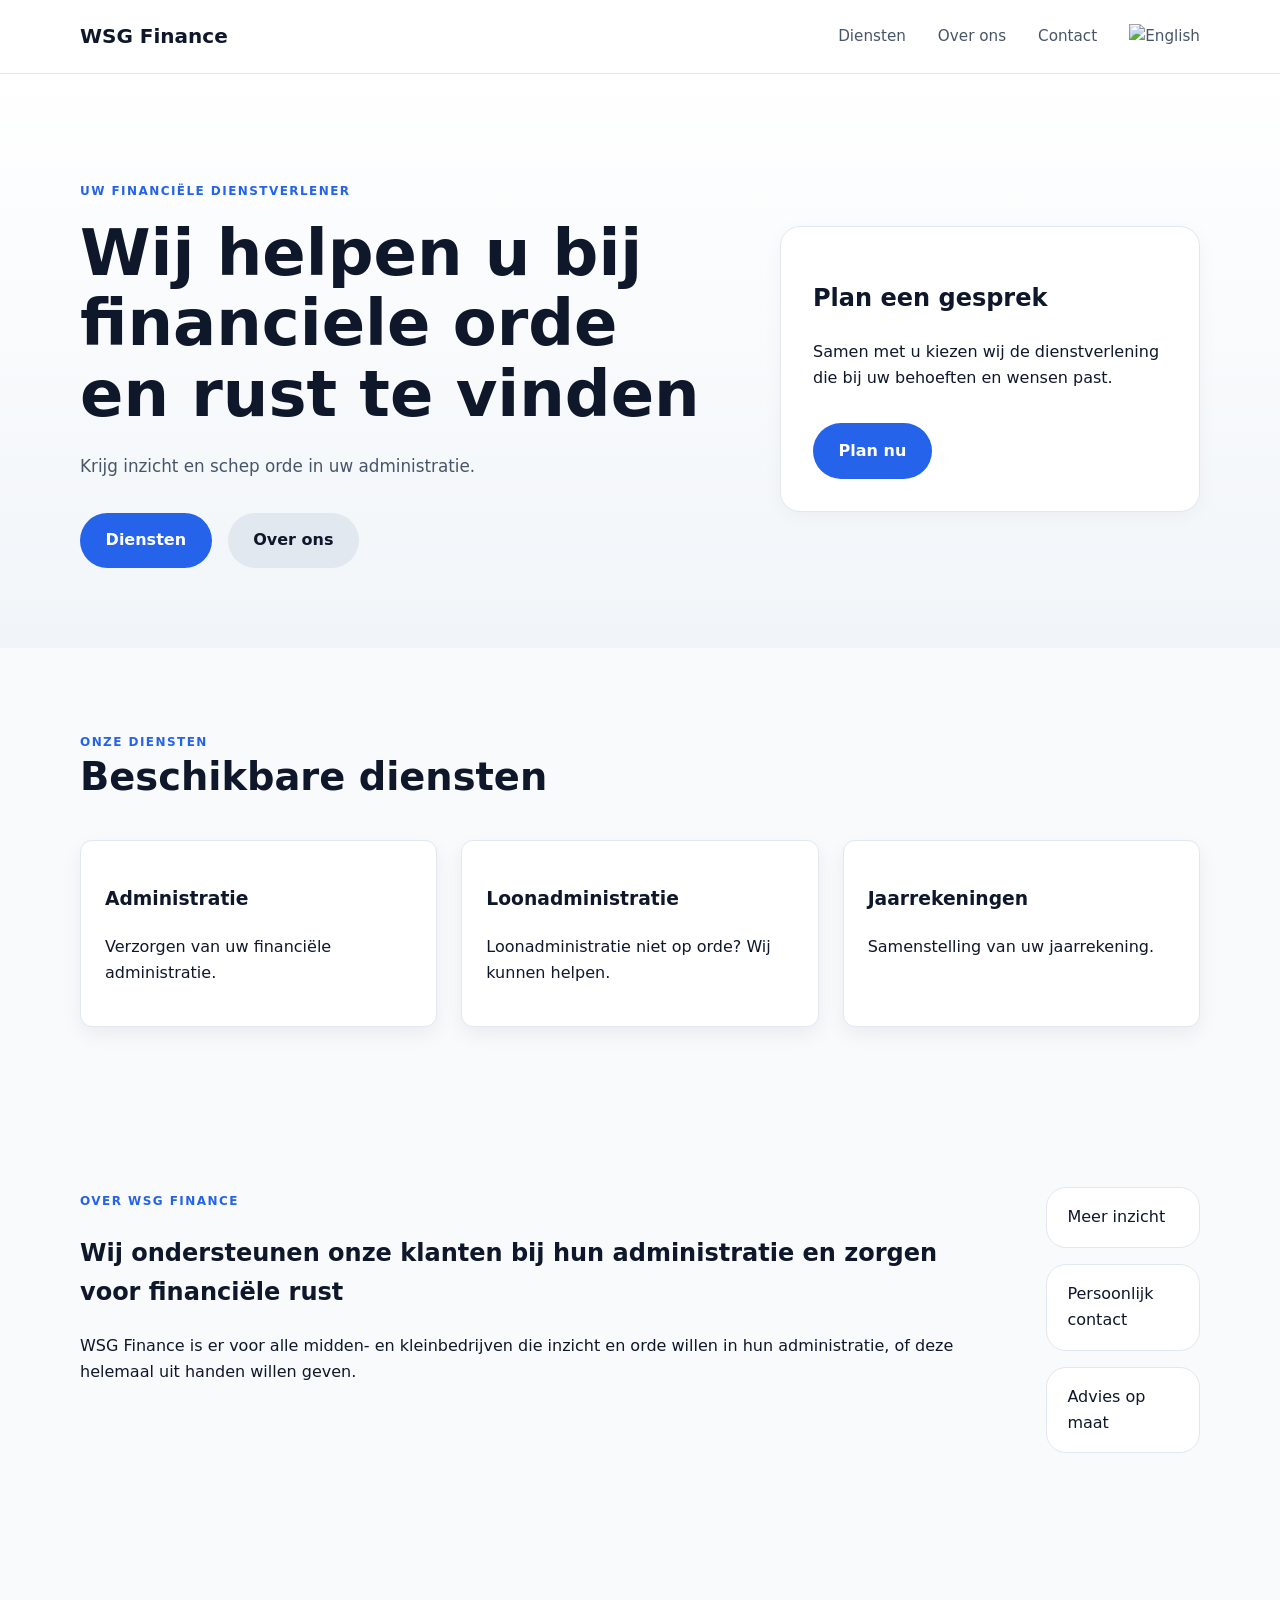
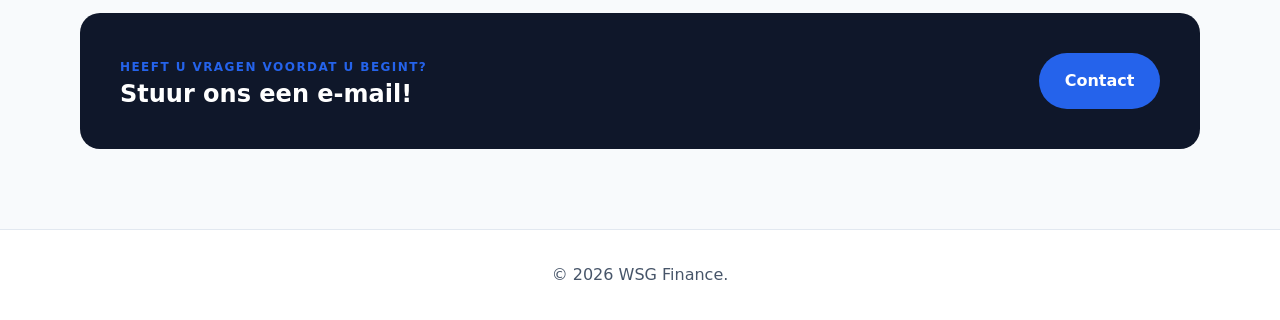
==== index.html @ ac8702be "Add English flag image to language navigation link Added an image of the English flag next to the la" ====
<!DOCTYPE html>
<html lang="nl">
  <head>
    <meta charset="UTF-8" />
    <meta name="viewport" content="width=device-width, initial-scale=1.0" />
    <title>WSG Finance</title>
    <link rel="stylesheet" href="style.css" />
  </head>

  <body>

    <!-- HEADER -->
    <header class="site-header">
      <div class="container header-inner">
        <a class="brand" href="index.html">WSG Finance</a>

        <nav class="site-nav">
          <a href="diensten.html">Diensten</a>
          <a href="#overons">Over ons</a>
          <a href="contact.html">Contact</a>
          <a href="en.html">
  <img src="images/Engelse Vlag.png" alt="English" style="height: 20px; width: auto;">
</a>
        </nav>
      </div>
    </header>

    <main>

      <!-- HERO -->
      <section class="hero">
        <div class="container hero-content">

          <div class="hero-text">
            <p class="eyebrow">Uw financiële dienstverlener</p>

            <h1>Wij helpen u bij financiele orde en rust te vinden</h1>

            <p class="hero-copy">
              Krijg inzicht en schep orde in uw administratie.
            </p>

            <div class="hero-actions">
              <a class="button primary" href="#diensten">Diensten</a>
              <a class="button secondary" href="#overons">Over ons</a>
            </div>
          </div>

          <div class="hero-image">
            <div class="feature-card">
              <h2>Plan een gesprek</h2>
              <p>Samen met u kiezen wij de dienstverlening die bij uw behoeften en wensen past.</p>
              <a href="contact.html" class="button primary" style="margin-top: 1rem; display: inline-block;">
                Plan nu
              </a>
            </div>
          </div>

        </div>
      </section>

      <!-- SERVICES -->
       <section id="diensten" class="section diensten-section">
      <div class="container">
    
        <div class="section-header">
          <span class="eyebrow">Onze diensten</span>
          <h2>Beschikbare diensten</h2>
        </div>
    
        <div class="cards-grid">
    
          <a class="card" href="diensten.html">
            <h3>Administratie</h3>
            <p>Verzorgen van uw financiële administratie.</p>
          </a>
    
          <a class="card" href="diensten.html">
            <h3>Loonadministratie</h3>
            <p>Loonadministratie niet op orde? Wij kunnen helpen.</p>
          </a>
    
          <a class="card" href="diensten.html">
            <h3>Jaarrekeningen</h3>
            <p>Samenstelling van uw jaarrekening.</p>
          </a>
    
        </div>
    
      </div>
    </section>


      <!-- ABOUT -->
      <section id="overons" class="section overons-section">
        <div class="container split">

          <div class="about-text">
            <span class="eyebrow">Over WSG Finance</span>
            <h2>Wij ondersteunen onze klanten bij hun administratie en zorgen voor financiële rust</h2>
            <p>
              WSG Finance is er voor alle midden- en kleinbedrijven die inzicht en orde willen in hun administratie,
              of deze helemaal uit handen willen geven.
            </p>
          </div>

          <div class="overons-features">
            <ul class="overons-list">
              <li>Meer inzicht</li>
              <li>Persoonlijk contact</li>
              <li>Advies op maat</li>
            </ul>
          </div>

        </div>
      </section>

      <!-- CONTACT -->
      <section id="contact" class="section contact-section">
        <div class="container contact-card">

          <div class="contact-text">
            <span class="eyebrow">Heeft u vragen voordat u begint?</span>
            <h2>Stuur ons een e-mail!</h2>
          </div>

          <a class="button primary" href="mailto:info@wsg-finance.com">Contact</a>

        </div>
      </section>

    </main>

    <!-- FOOTER -->
    <footer class="site-footer">
      <div class="container footer-inner">
        <p>© 2026 WSG Finance.</p>
      </div>
    </footer>

    <script src="script.js"></script>
  </body>
</html>
---- style.css ----
/* -------------------------------------------------- */
/*   BASE                                              */
/* -------------------------------------------------- */

:root {
  --bg: #f8fafc;
  --text: #0f172a;
  --text-light: #475569;
  --brand: #2563eb;
  --brand-light: #3b82f6;
  --border: #e2e8f0;
  --radius: 1.25rem;

  font-family: Inter, system-ui, -apple-system, BlinkMacSystemFont, "Segoe UI", sans-serif;
  color-scheme: light;
  background: var(--bg);
  color: var(--text);
}

* {
  box-sizing: border-box;
}

body {
  margin: 0;
  line-height: 1.65;
  background: var(--bg);
}

img {
  max-width: 100%;
  display: block;
}

.container {
  width: min(1120px, calc(100% - 2rem));
  margin: 0 auto;
}

/* -------------------------------------------------- */
/*   HEADER                                            */
/* -------------------------------------------------- */

.site-header {
  background: #ffffff;
  border-bottom: 1px solid var(--border);
  position: sticky;
  top: 0;
  z-index: 20;
}

.header-inner {
  display: flex;
  justify-content: space-between;
  align-items: center;
  padding: 1.25rem 0;
}

.brand {
  font-weight: 700;
  font-size: 1.25rem;
  color: var(--text);
  text-decoration: none;
}

.site-nav {
  display: flex;
  gap: 2rem;
}

.site-nav a {
  color: var(--text-light);
  text-decoration: none;
  font-size: 0.95rem;
  font-weight: 500;
  transition: color 0.2s ease;
}

.site-nav a:hover {
  color: var(--brand);
}

/* -------------------------------------------------- */
/*   HERO                                              */
/* -------------------------------------------------- */

.hero {
  padding: 6rem 0 5rem;
  background: linear-gradient(180deg, #ffffff 0%, #f1f5f9 100%);
}

.hero-content {
  display: flex;
  align-items: center;
  justify-content: space-between;
  gap: 3rem;
}

.eyebrow {
  color: var(--brand);
  font-weight: 600;
  text-transform: uppercase;
  letter-spacing: 0.12em;
  font-size: 0.75rem;
  margin-bottom: 1rem;
}

.hero h1 {
  margin: 0;
  font-size: clamp(2.5rem, 5vw, 4rem);
  line-height: 1.1;
  max-width: 14ch;
}

.hero-copy {
  margin: 1.5rem 0 2rem;
  max-width: 45ch;
  color: var(--text-light);
  font-size: 1.05rem;
}

.hero-actions {
  display: flex;
  gap: 1rem;
  flex-wrap: wrap;
}

.button {
  display: inline-flex;
  align-items: center;
  justify-content: center;
  padding: 0.9rem 1.6rem;
  border-radius: 999px;
  font-weight: 700;
  text-decoration: none;
  transition: background 0.2s ease, transform 0.2s ease;
}

.button:hover {
  transform: translateY(-2px);
}

.primary {
  background: var(--brand);
  color: white;
}

.primary:hover {
  background: var(--brand-light);
}

.secondary {
  background: #e2e8f0;
  color: var(--text);
}

.hero-image {
  max-width: 420px;
}

.feature-card {
  padding: 2rem;
  background: white;
  border-radius: var(--radius);
  border: 1px solid var(--border);
  box-shadow: 0 4px 20px rgba(0,0,0,0.04);
}

/* -------------------------------------------------- */
/*   SECTIONS                                          */
/* -------------------------------------------------- */

.section {
  padding: 5rem 0;
}

.section-header {
  max-width: 42rem;
  margin-bottom: 2.5rem;
}

.section-header h2 {
  margin: 0;
  font-size: clamp(1.8rem, 3vw, 2.5rem);
  line-height: 1.2;
}

/* -------------------------------------------------- */
/*   SERVICES GRID                                     */
/* -------------------------------------------------- */

.cards-grid {
  display: grid;
  grid-template-columns: repeat(auto-fit, minmax(220px, 1fr));
  gap: 1.5rem;
  margin-top: 1.5rem;
}

.card {
  display: block;
  padding: 1.5rem;
  border-radius: 0.75rem;
  border: 1px solid #e2e8f0;
  background: #ffffff;
  text-decoration: none;
  color: inherit;
  box-shadow: 0 8px 20px rgba(15, 23, 42, 0.06);
  transition: transform 0.15s ease, box-shadow 0.15s ease;
}

.card:hover {
  transform: translateY(-4px);
  box-shadow: 0 12px 30px rgba(15, 23, 42, 0.12);
}

/* -------------------------------------------------- */
/*   OVER ONS                                             */
/* -------------------------------------------------- */

.split {
  display: flex;
  align-items: flex-start;
  justify-content: space-between;
  gap: 3rem;
}

.overons-list {
  list-style: none;
  padding: 0;
  margin: 0;
  display: grid;
  gap: 1rem;
}

.overons-list li {
  padding: 1rem 1.25rem;
  background: white;
  border-radius: var(--radius);
  border: 1px solid var(--border);
}

/* -------------------------------------------------- */
/*   CONTACT                                           */
/* -------------------------------------------------- */

.contact-card {
  display: flex;
  justify-content: space-between;
  align-items: center;
  background: var(--text);
  color: white;
  padding: 2.5rem;
  border-radius: var(--radius);
  gap: 2rem;
}

.contact-card h2 {
  margin: 0;
  line-height: 1.2;
}

/* -------------------------------------------------- */
/*   FOOTER                                            */
/* -------------------------------------------------- */

.site-footer {
  background: white;
  border-top: 1px solid var(--border);
  padding: 2rem 0;
}

.site-footer p {
  margin: 0;
  color: var(--text-light);
  text-align: center;
}

/* -------------------------------------------------- */
/*   MOBILE                                            */
/* -------------------------------------------------- */

@media (max-width: 900px) {
  .site-nav {
    display: none;
  }

  .hero-content,
  .split,
  .contact-card {
    flex-direction: column;
    text-align: center;
  }

  .hero-image {
    margin-top: 2rem;
  }

  .cards-grid {
    grid-template-columns: 1fr;
  }
}

@media (max-width: 600px) {
  .hero {
    padding: 4rem 0 3rem;
  }

  .hero-actions {
    flex-direction: column;
  }

  .contact-card {
    padding: 2rem 1.5rem;
  }
}
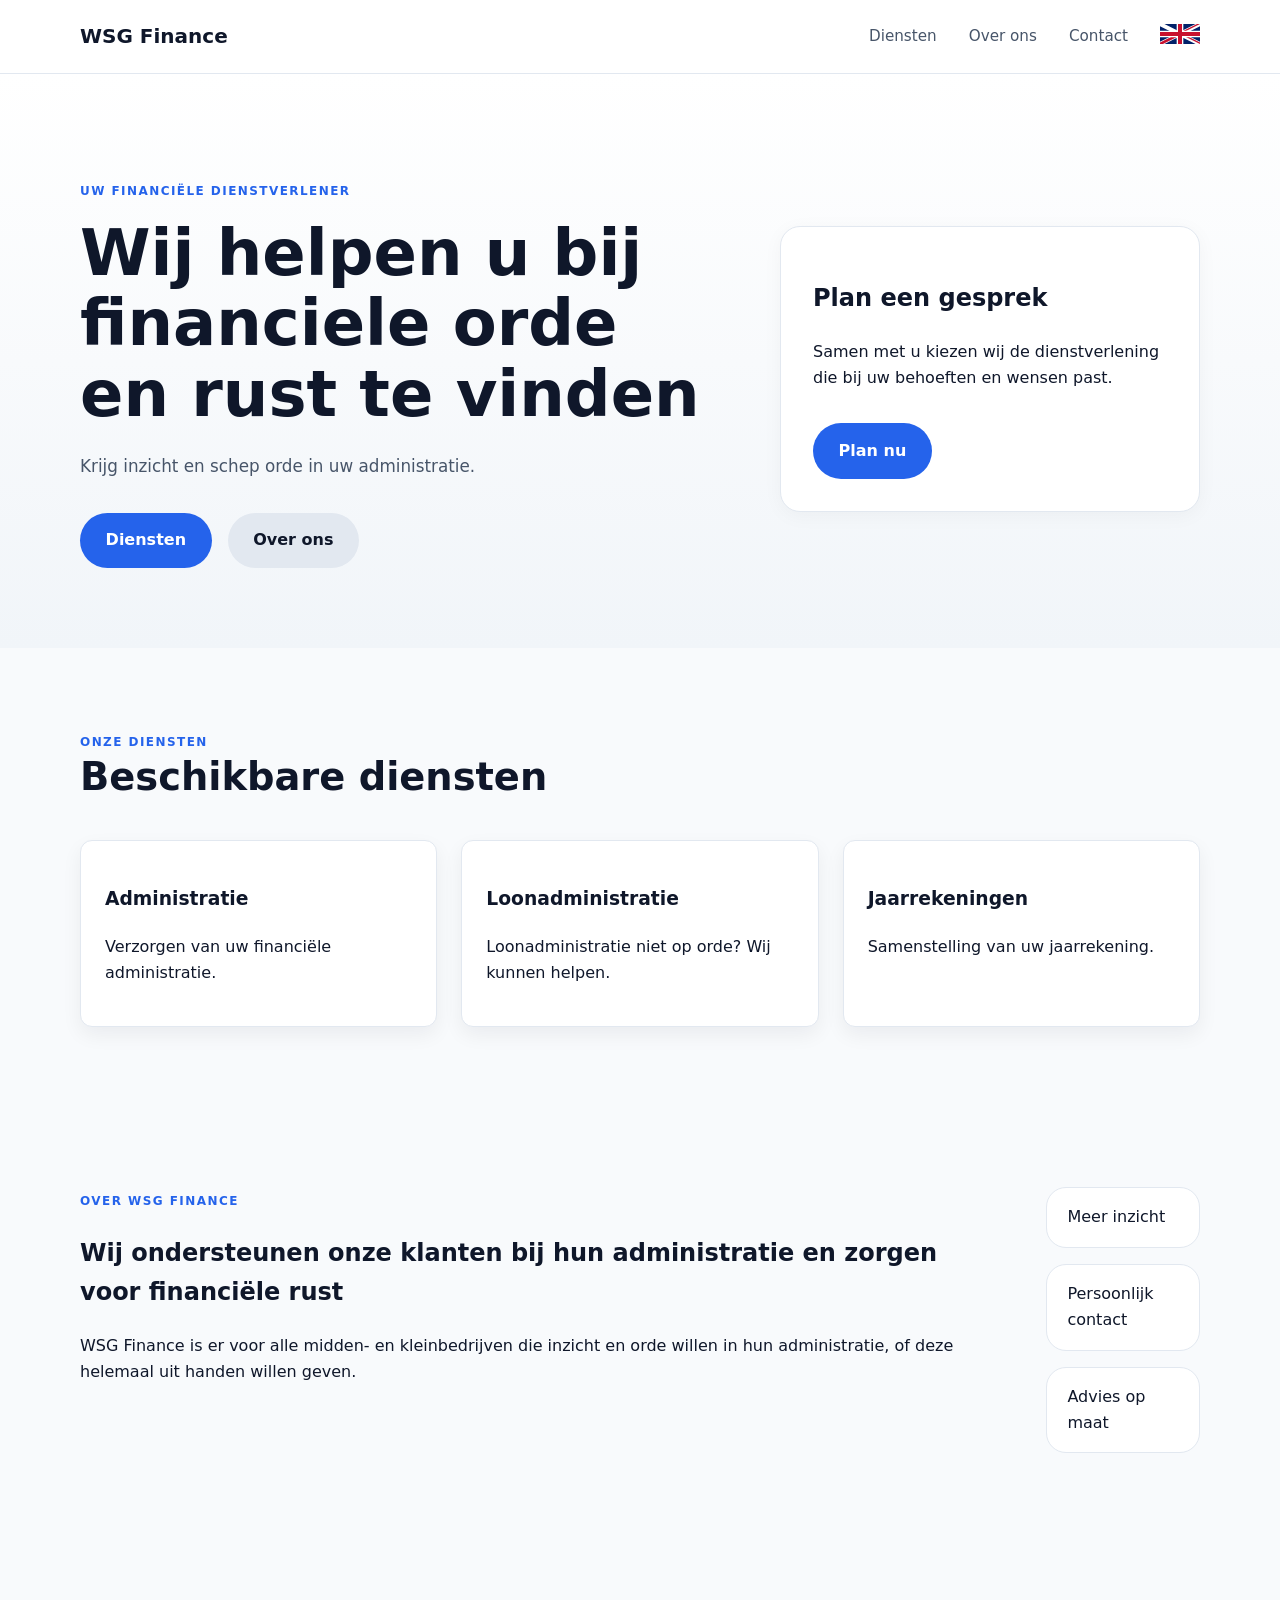
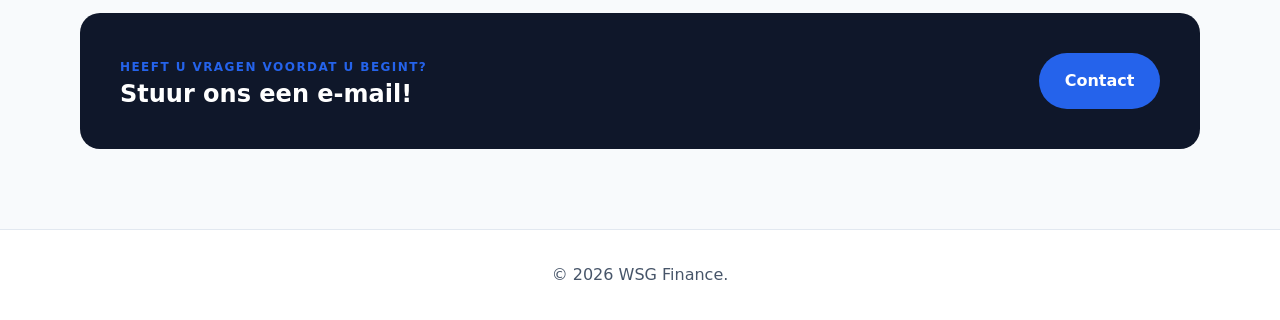
==== commit bed4b8c3: "Replace English flag image with SVG version" ====
--- a/index.html
+++ b/index.html
@@ -19,7 +19,7 @@
           <a href="#overons">Over ons</a>
           <a href="contact.html">Contact</a>
           <a href="en.html">
-  <img src="images/Engelse Vlag.png" alt="English" style="height: 20px; width: auto;">
+  <img src="images/uk-flag.svg" alt="English" style="height: 20px;">
 </a>
         </nav>
       </div>
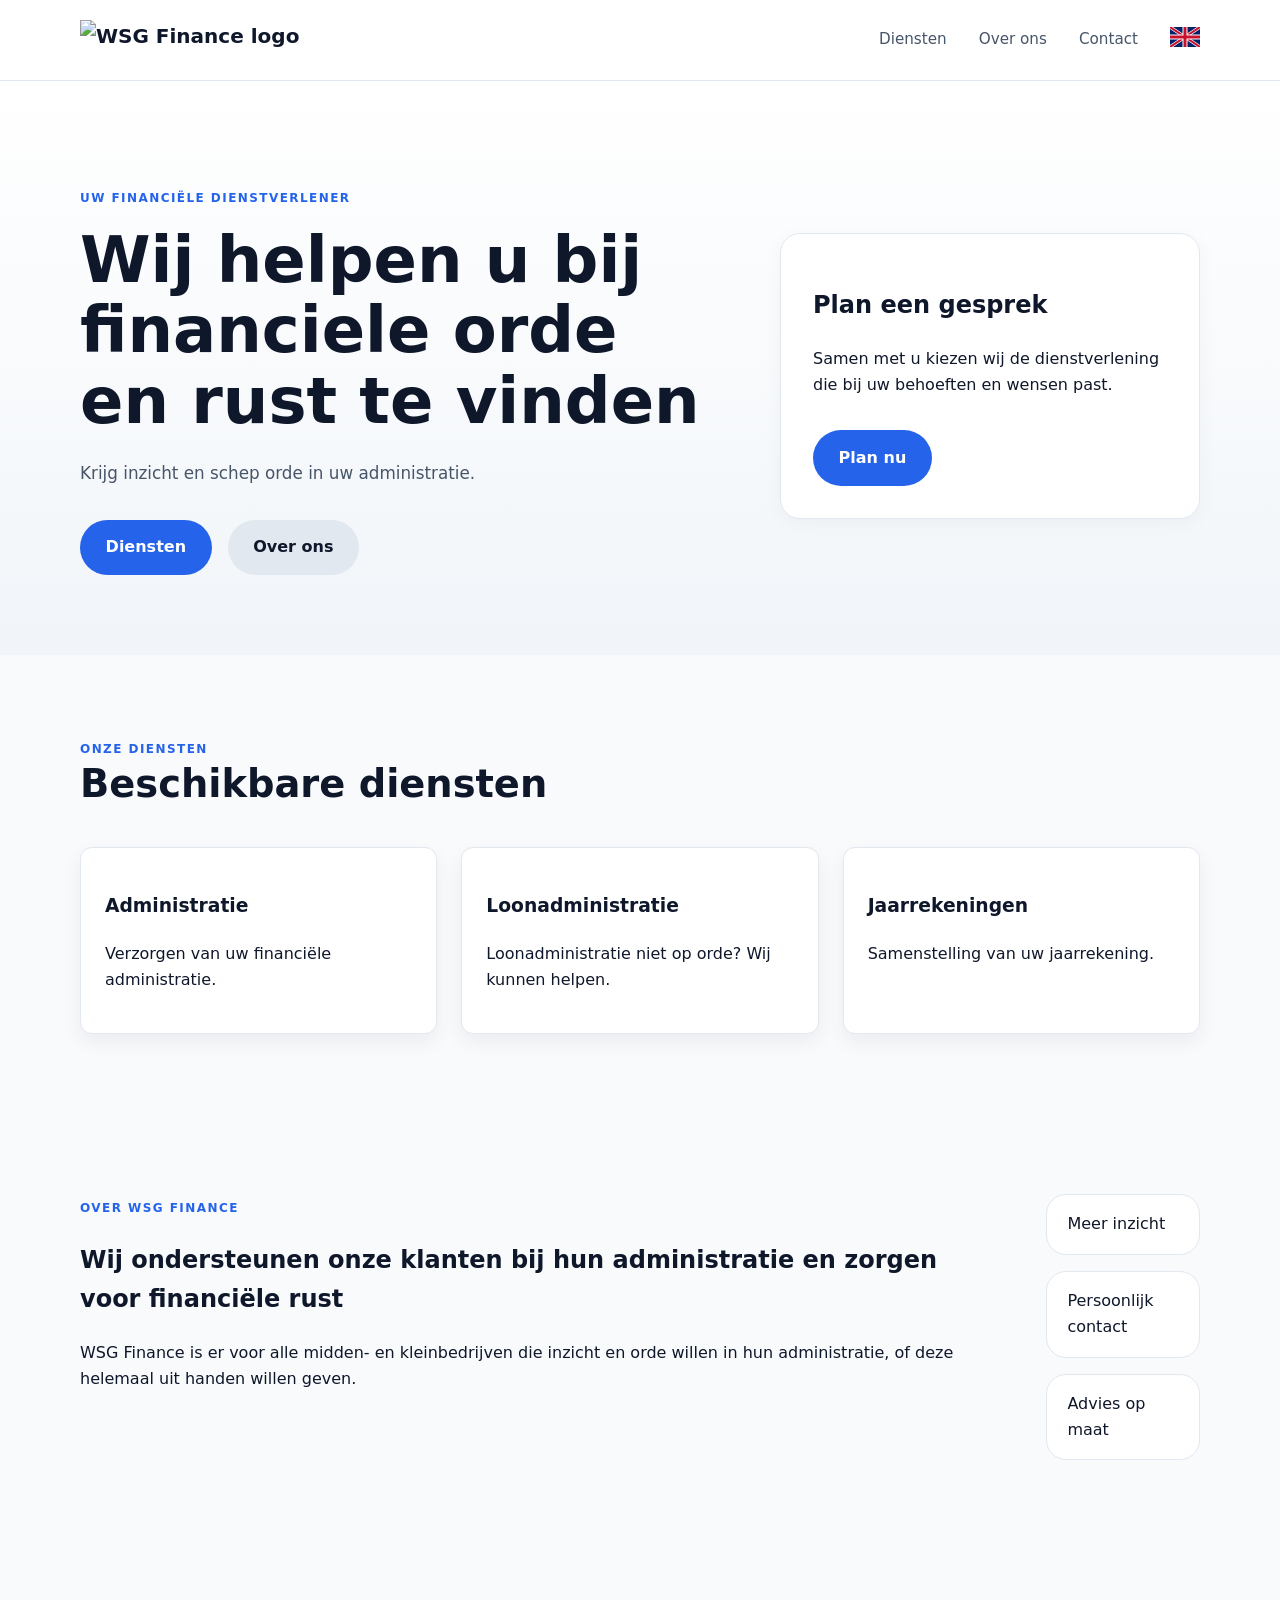
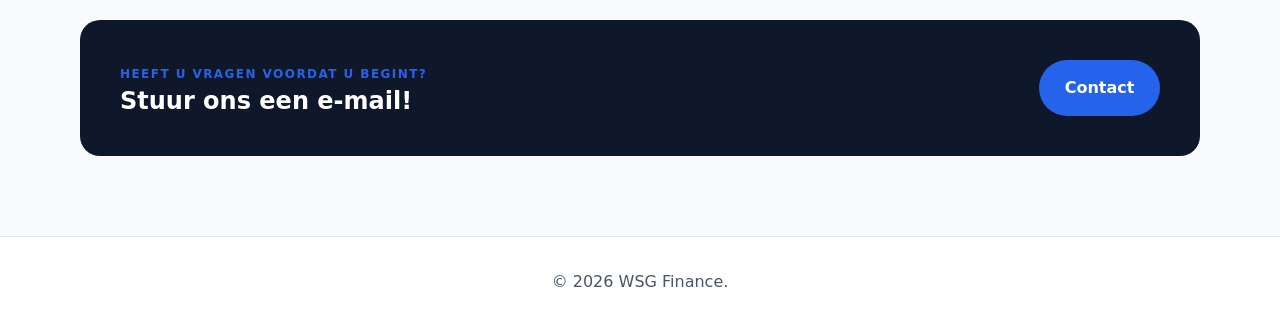
==== commit 3d0ec267: "Add logo image to header brand link" ====
--- a/index.html
+++ b/index.html
@@ -12,7 +12,9 @@
     <!-- HEADER -->
     <header class="site-header">
       <div class="container header-inner">
-        <a class="brand" href="index.html">WSG Finance</a>
+        <a class="brand" href="index.html">
+  <img src="images/logo.png" alt="WSG Finance logo" style="height: 40px;">
+</a>
 
         <nav class="site-nav">
           <a href="diensten.html">Diensten</a>
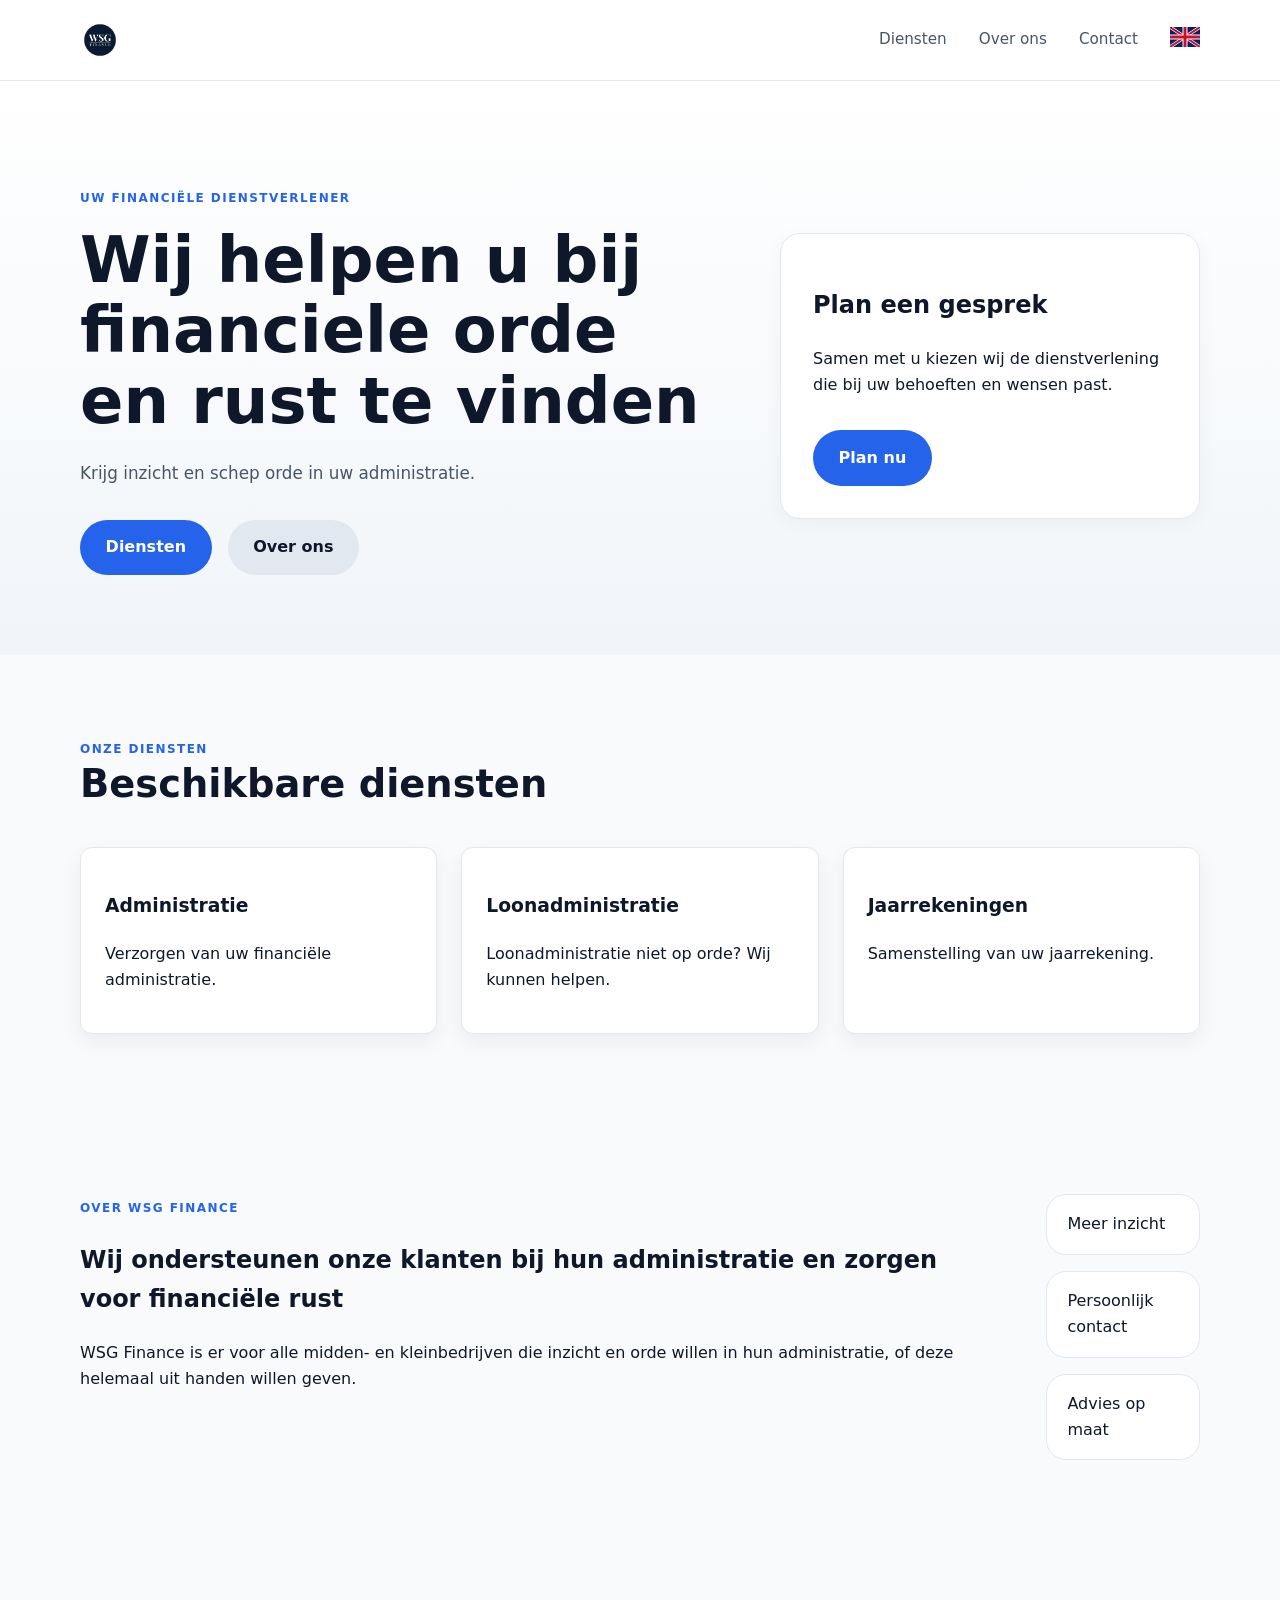
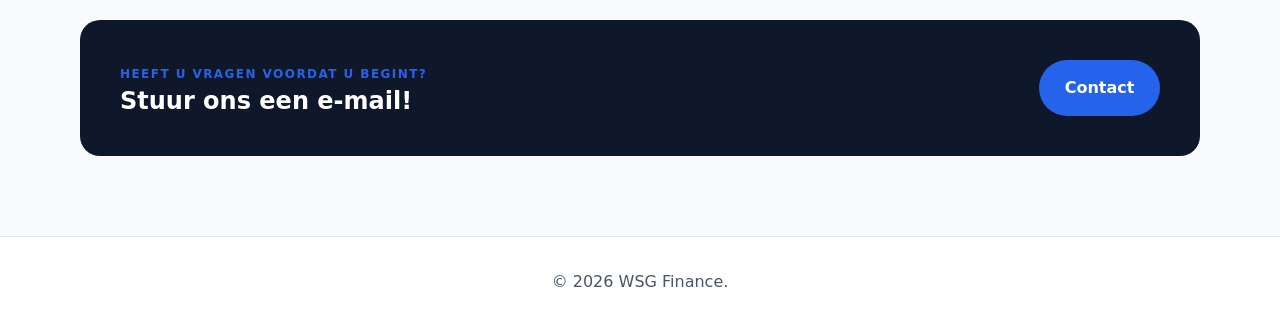
==== commit fed99692: "Update logo image source in index.html" ====
--- a/index.html
+++ b/index.html
@@ -13,7 +13,7 @@
     <header class="site-header">
       <div class="container header-inner">
         <a class="brand" href="index.html">
-  <img src="images/logo.png" alt="WSG Finance logo" style="height: 40px;">
+  <img src="images/Logo - WSG Finance.png" alt="WSG Finance logo" style="height: 40px;">
 </a>
 
         <nav class="site-nav">
--- a/style.css
+++ b/style.css
@@ -78,6 +78,12 @@
 
 .site-nav a:hover {
   color: var(--brand);
+}
+
+.brand img {
+  display: block;
+  height: 40px;
+  width: auto;
 }
 
 /* -------------------------------------------------- */
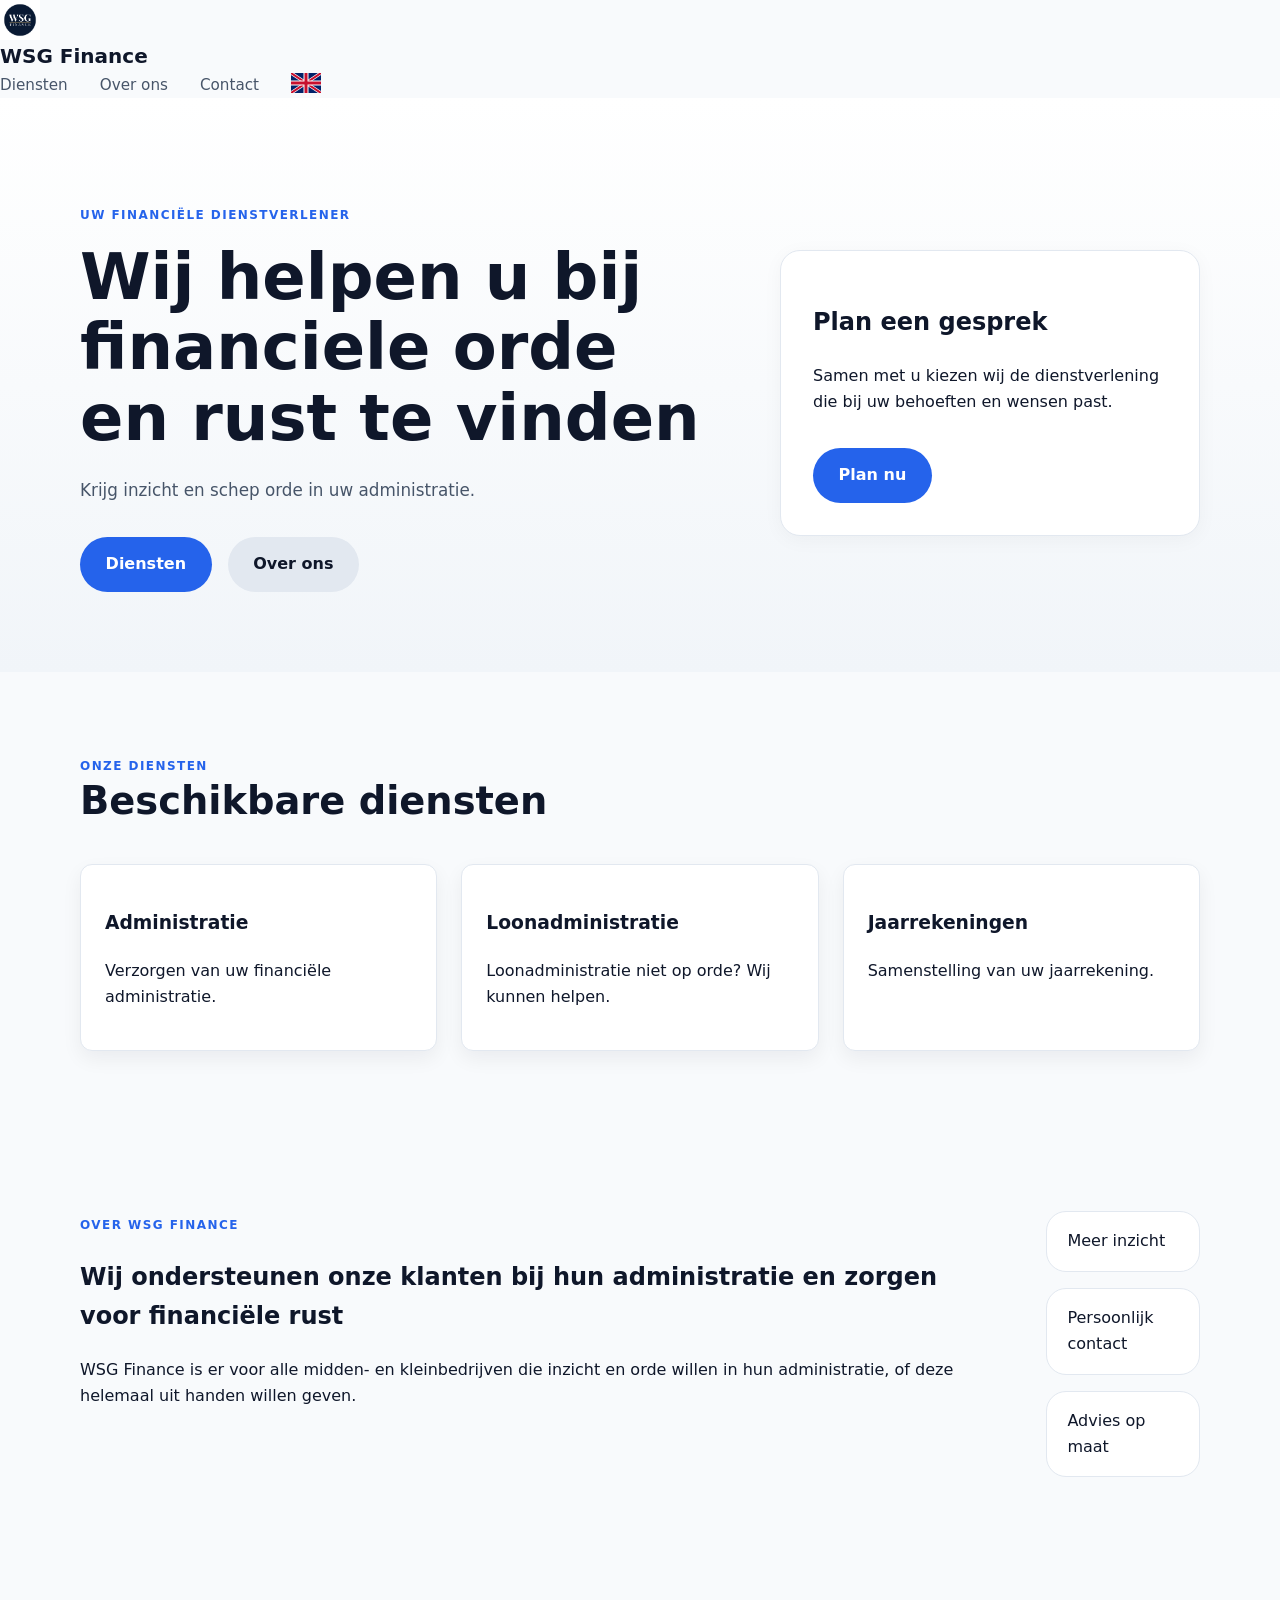
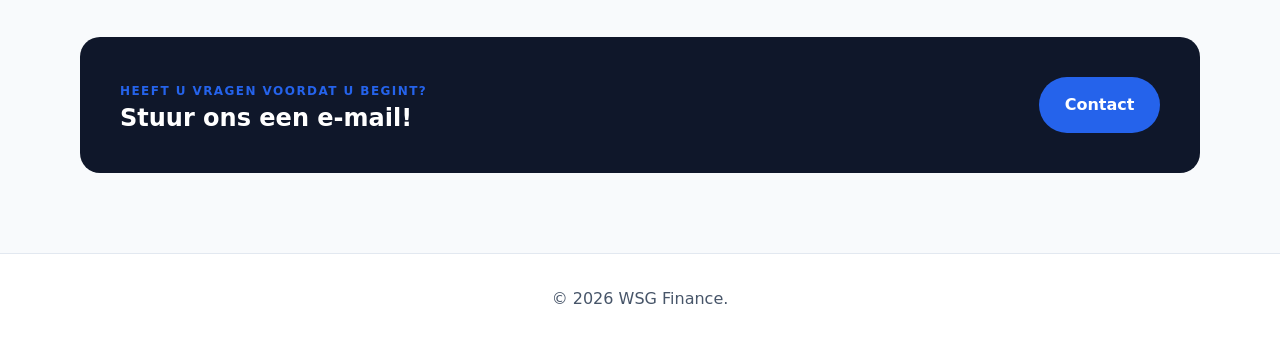
==== commit d9234138: "Update index.html" ====
--- a/index.html
+++ b/index.html
@@ -10,10 +10,11 @@
   <body>
 
     <!-- HEADER -->
-    <header class="site-header">
-      <div class="container header-inner">
-        <a class="brand" href="index.html">
-  <img src="images/Logo - WSG Finance.png" alt="WSG Finance logo" style="height: 40px;">
+   <a class="brand" href="index.html">
+  <div class="brand-inner">
+    <img src="images/Logo - WSG Finance.png" alt="WSG Finance logo" class="logo">
+    <span class="brand-text">WSG Finance</span>
+  </div>
 </a>
 
         <nav class="site-nav">
--- a/style.css
+++ b/style.css
@@ -62,6 +62,7 @@
   color: var(--text);
   text-decoration: none;
 }
+
 
 .site-nav {
   display: flex;
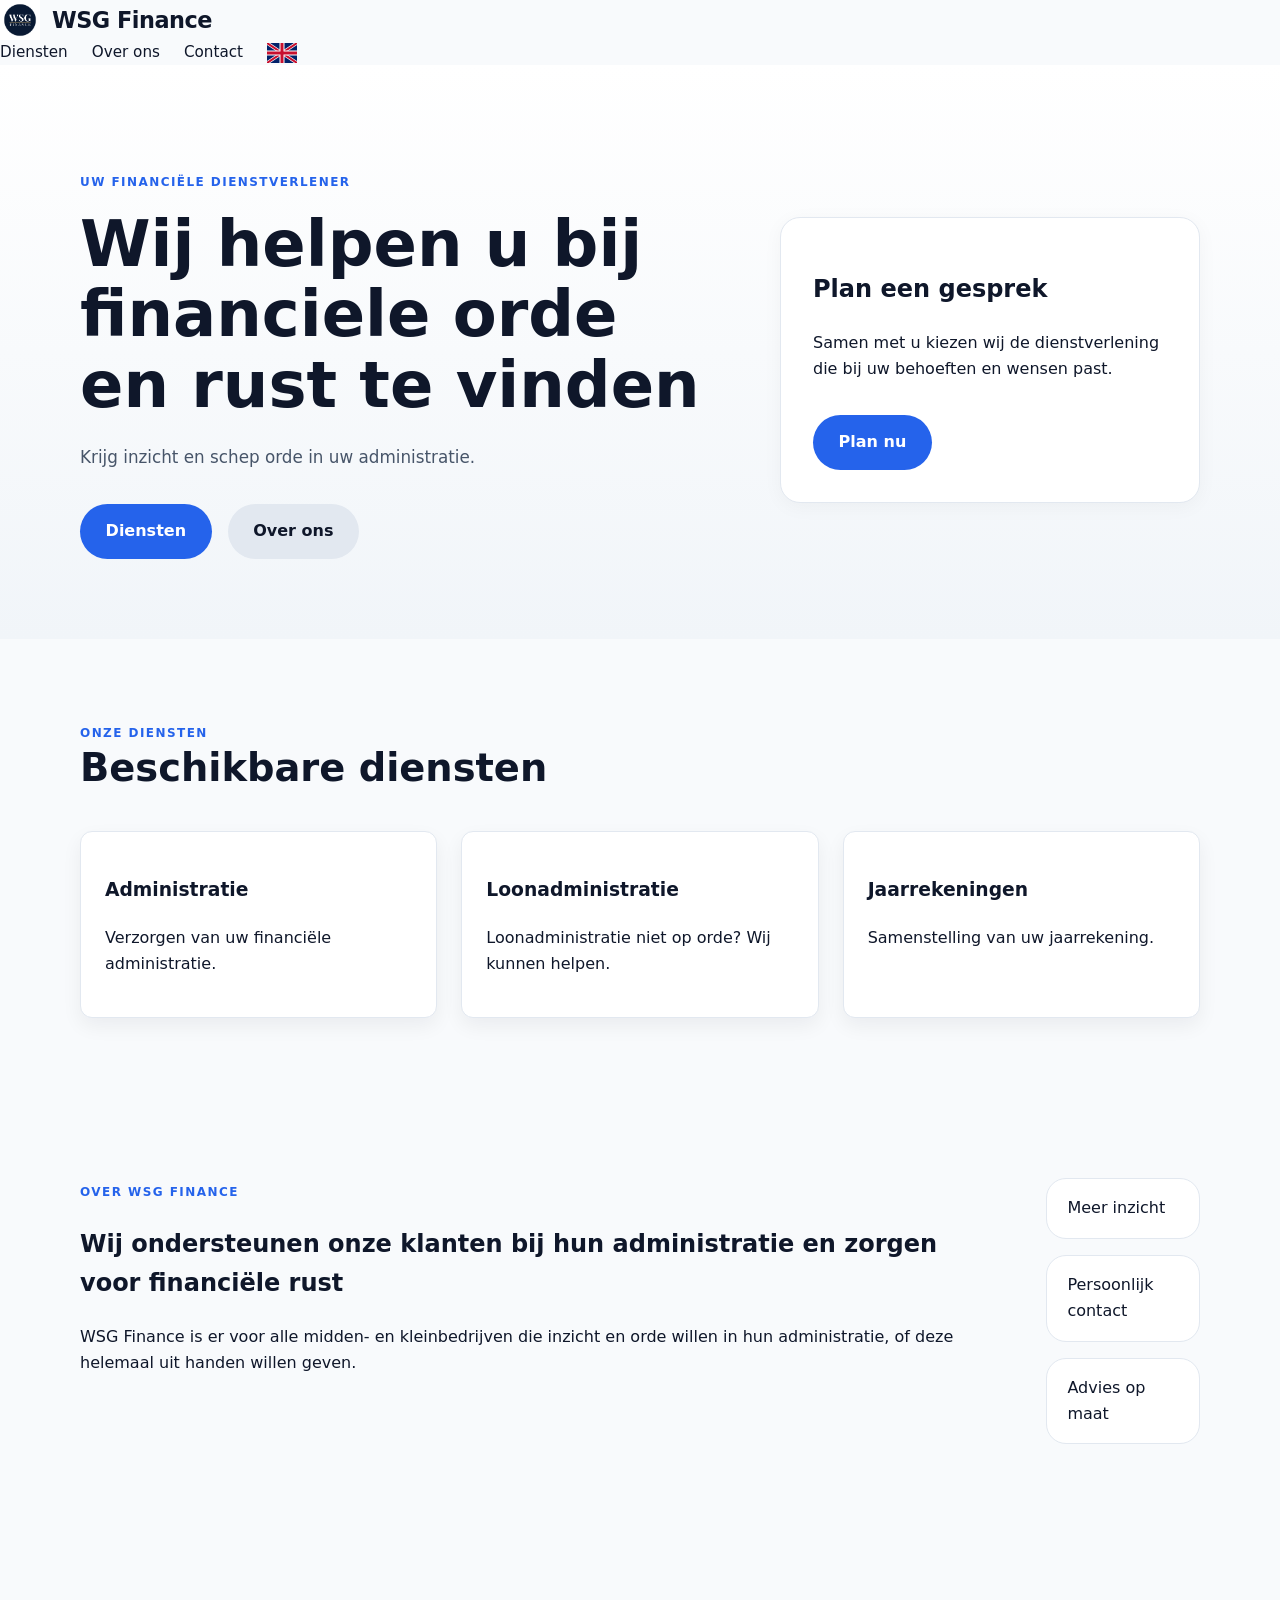
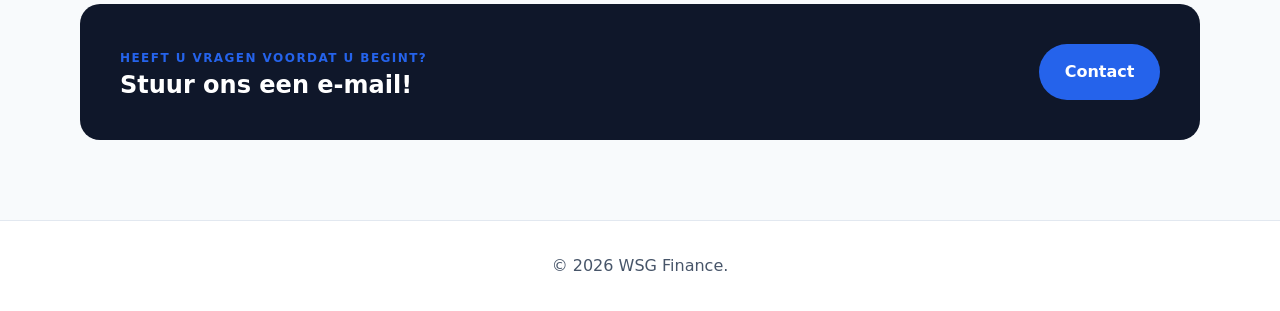
==== commit d60f5ad0: "Refactor header and navigation structure in index.html" ====
--- a/index.html
+++ b/index.html
@@ -10,23 +10,24 @@
   <body>
 
     <!-- HEADER -->
-   <a class="brand" href="index.html">
-  <div class="brand-inner">
-    <img src="images/Logo - WSG Finance.png" alt="WSG Finance logo" class="logo">
-    <span class="brand-text">WSG Finance</span>
+<a class="brand" href="index.html">
+      <div class="brand-inner">
+        <img src="images/Logo - WSG Finance.png" alt="WSG Finance logo" class="logo">
+        <span class="brand-text">WSG Finance</span>
+      </div>
+    </a>
+
+    <nav class="site-nav">
+      <a href="diensten.html">Diensten</a>
+      <a href="index.html#overons">Over ons</a>
+      <a href="contact.html">Contact</a>
+      <a href="en.html">
+        <img src="images/uk-flag.svg" alt="English" class="flag">
+      </a>
+    </nav>
+
   </div>
-</a>
-
-        <nav class="site-nav">
-          <a href="diensten.html">Diensten</a>
-          <a href="#overons">Over ons</a>
-          <a href="contact.html">Contact</a>
-          <a href="en.html">
-  <img src="images/uk-flag.svg" alt="English" style="height: 20px;">
-</a>
-        </nav>
-      </div>
-    </header>
+</header>
 
     <main>
 
--- a/style.css
+++ b/style.css
@@ -320,3 +320,87 @@
     padding: 2rem 1.5rem;
   }
 }
+
+/* --- Branding (logo + tekst) --- */
+.brand-inner {
+  display: flex;
+  align-items: center;
+  gap: 0.5rem; /* ruimte tussen logo en tekst */
+}
+
+.logo {
+  height: 40px; /* maak groter of kleiner */
+  width: auto;
+  display: block;
+}
+
+.brand-text {
+  font-size: 1.25rem; /* pas aan naar smaak */
+  font-weight: 600;
+  color: #0f172a; /* zelfde kleur als je header-tekst */
+}
+
+/* --- HEADER OPTIMALISATIE --- */
+
+.site-header {
+  padding: 1.25rem 0;
+  background: white;
+  border-bottom: 1px solid #e5e7eb;
+}
+
+.header-inner {
+  display: flex;
+  align-items: center;
+  justify-content: space-between;
+}
+
+/* Logo + tekst */
+.brand {
+  text-decoration: none;
+  color: inherit;
+}
+
+.brand-inner {
+  display: flex;
+  align-items: center;
+  gap: 0.75rem;
+}
+
+.logo {
+  height: 48px; /* mooi zichtbaar */
+  width: auto;
+  display: block;
+}
+
+.brand-text {
+  font-size: 1.4rem;
+  font-weight: 700;
+  color: #0f172a;
+  letter-spacing: -0.5px;
+}
+
+/* Navigatie */
+.site-nav {
+  display: flex;
+  align-items: center;
+  gap: 1.5rem;
+}
+
+.site-nav a {
+  text-decoration: none;
+  color: #0f172a;
+  font-weight: 500;
+  transition: opacity 0.2s ease;
+}
+
+.site-nav a:hover {
+  opacity: 0.6;
+}
+
+/* Vlag-icoon */
+.flag {
+  height: 20px;
+  width: auto;
+  display: block;
+}
+
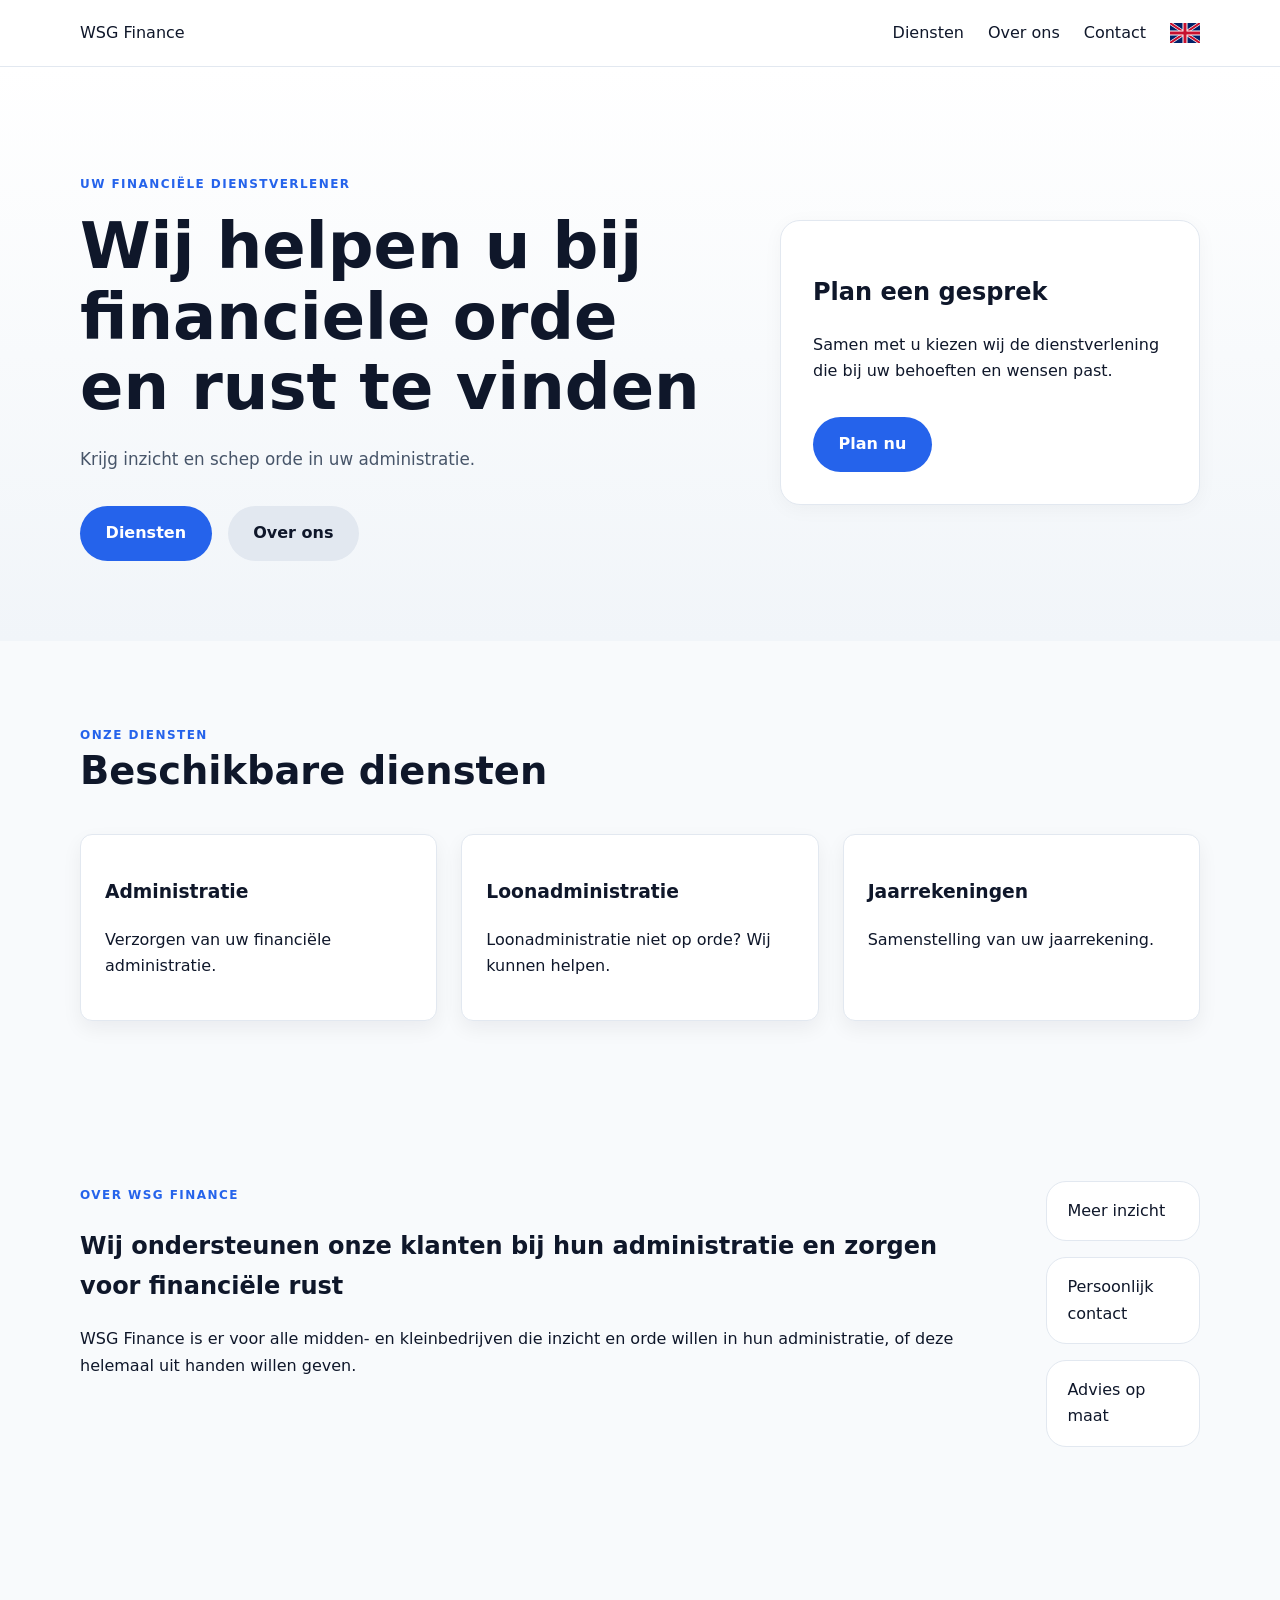
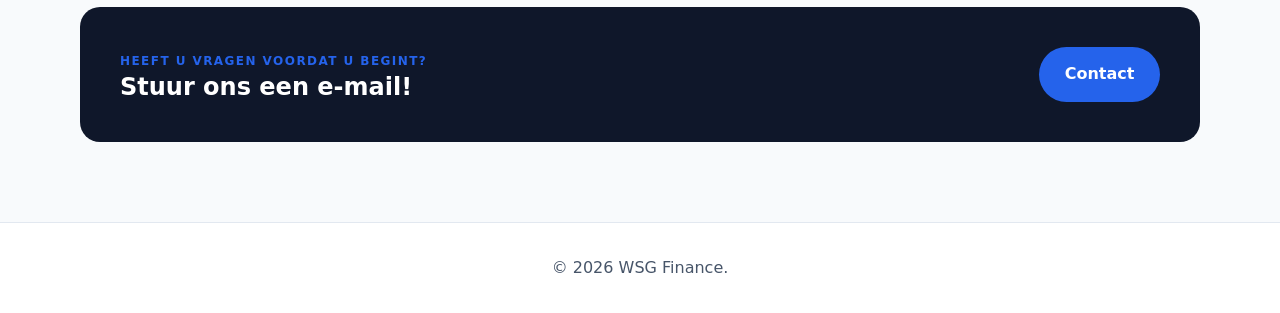
==== commit 0a06f6a4: "Refactor header and navigation structure in index.html" ====
--- a/index.html
+++ b/index.html
@@ -10,21 +10,21 @@
   <body>
 
     <!-- HEADER -->
-<a class="brand" href="index.html">
-      <div class="brand-inner">
-        <img src="images/Logo - WSG Finance.png" alt="WSG Finance logo" class="logo">
-        <span class="brand-text">WSG Finance</span>
+<header class="site-header">
+      <div class="container header-inner">
+        <a class="brand" href="index.html">WSG Finance</a>
+
+        <nav class="site-nav">
+          <a href="diensten.html">Diensten</a>
+          <a href="#overons">Over ons</a>
+          <a href="contact.html">Contact</a>
+         <a href="index.html">
+  <img src="images/uk-flag.svg" alt="Engels" style="height: 20px;">
+</a>
       </div>
-    </a>
+    </header>
 
-    <nav class="site-nav">
-      <a href="diensten.html">Diensten</a>
-      <a href="index.html#overons">Over ons</a>
-      <a href="contact.html">Contact</a>
-      <a href="en.html">
-        <img src="images/uk-flag.svg" alt="English" class="flag">
-      </a>
-    </nav>
+    <main>
 
   </div>
 </header>
--- a/style.css
+++ b/style.css
@@ -38,53 +38,69 @@
 }
 
 /* -------------------------------------------------- */
-/*   HEADER                                            */
+/*   HEADER (GEOPTIMALISEERD)                          */
 /* -------------------------------------------------- */
 
 .site-header {
-  background: #ffffff;
+  background: white;
   border-bottom: 1px solid var(--border);
   position: sticky;
   top: 0;
   z-index: 20;
+  padding: 1.25rem 0;
 }
 
 .header-inner {
   display: flex;
+  align-items: center;
   justify-content: space-between;
-  align-items: center;
-  padding: 1.25rem 0;
 }
 
 .brand {
+  text-decoration: none;
+  color: inherit;
+}
+
+.brand-inner {
+  display: flex;
+  align-items: center;
+  gap: 0.75rem;
+}
+
+.logo {
+  height: 48px;
+  width: auto;
+  display: block;
+}
+
+.brand-text {
+  font-size: 1.4rem;
   font-weight: 700;
-  font-size: 1.25rem;
-  color: var(--text);
+  color: #0f172a;
+  letter-spacing: -0.5px;
+}
+
+.site-nav {
+  display: flex;
+  align-items: center;
+  gap: 1.5rem;
+}
+
+.site-nav a {
   text-decoration: none;
-}
-
-
-.site-nav {
-  display: flex;
-  gap: 2rem;
-}
-
-.site-nav a {
-  color: var(--text-light);
-  text-decoration: none;
-  font-size: 0.95rem;
+  color: #0f172a;
   font-weight: 500;
-  transition: color 0.2s ease;
+  transition: opacity 0.2s ease;
 }
 
 .site-nav a:hover {
-  color: var(--brand);
-}
-
-.brand img {
+  opacity: 0.6;
+}
+
+.flag {
+  height: 20px;
+  width: auto;
   display: block;
-  height: 40px;
-  width: auto;
 }
 
 /* -------------------------------------------------- */
@@ -221,7 +237,7 @@
 }
 
 /* -------------------------------------------------- */
-/*   OVER ONS                                             */
+/*   OVER ONS                                          */
 /* -------------------------------------------------- */
 
 .split {
@@ -320,87 +336,3 @@
     padding: 2rem 1.5rem;
   }
 }
-
-/* --- Branding (logo + tekst) --- */
-.brand-inner {
-  display: flex;
-  align-items: center;
-  gap: 0.5rem; /* ruimte tussen logo en tekst */
-}
-
-.logo {
-  height: 40px; /* maak groter of kleiner */
-  width: auto;
-  display: block;
-}
-
-.brand-text {
-  font-size: 1.25rem; /* pas aan naar smaak */
-  font-weight: 600;
-  color: #0f172a; /* zelfde kleur als je header-tekst */
-}
-
-/* --- HEADER OPTIMALISATIE --- */
-
-.site-header {
-  padding: 1.25rem 0;
-  background: white;
-  border-bottom: 1px solid #e5e7eb;
-}
-
-.header-inner {
-  display: flex;
-  align-items: center;
-  justify-content: space-between;
-}
-
-/* Logo + tekst */
-.brand {
-  text-decoration: none;
-  color: inherit;
-}
-
-.brand-inner {
-  display: flex;
-  align-items: center;
-  gap: 0.75rem;
-}
-
-.logo {
-  height: 48px; /* mooi zichtbaar */
-  width: auto;
-  display: block;
-}
-
-.brand-text {
-  font-size: 1.4rem;
-  font-weight: 700;
-  color: #0f172a;
-  letter-spacing: -0.5px;
-}
-
-/* Navigatie */
-.site-nav {
-  display: flex;
-  align-items: center;
-  gap: 1.5rem;
-}
-
-.site-nav a {
-  text-decoration: none;
-  color: #0f172a;
-  font-weight: 500;
-  transition: opacity 0.2s ease;
-}
-
-.site-nav a:hover {
-  opacity: 0.6;
-}
-
-/* Vlag-icoon */
-.flag {
-  height: 20px;
-  width: auto;
-  display: block;
-}
-
